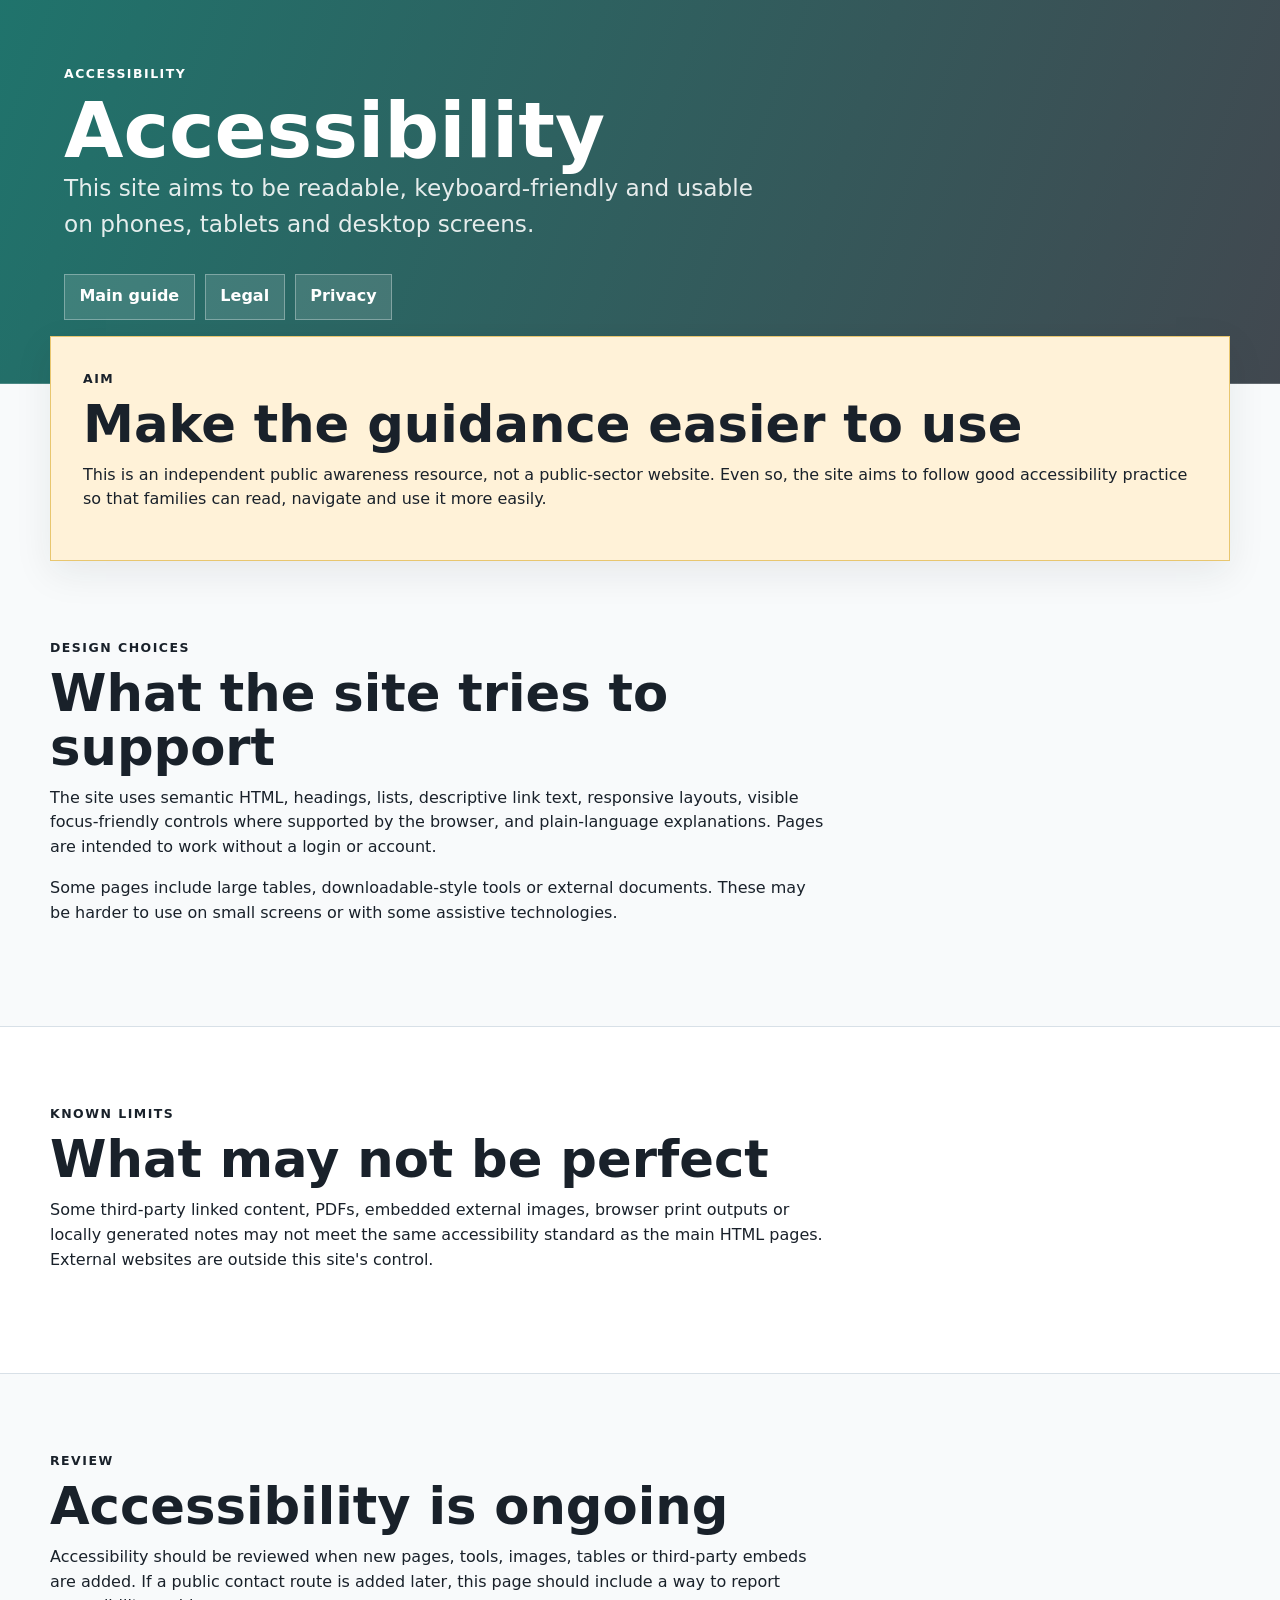
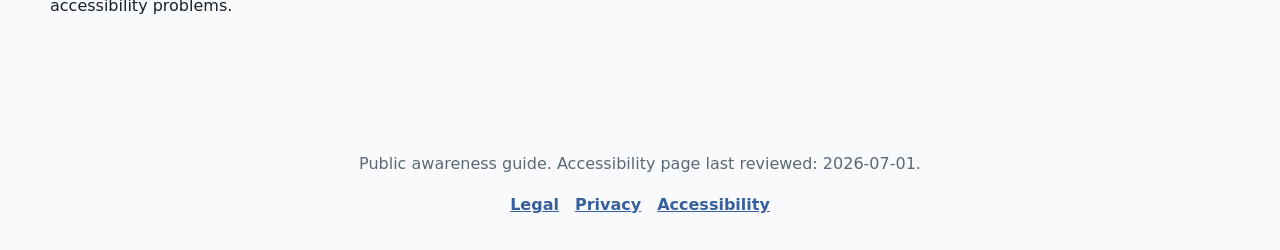
==== accessibility.html @ 8408b65e "Add legal privacy accessibility pages" ====
<!doctype html>
<html lang="en">
  <head>
    <meta charset="utf-8">
    <meta name="viewport" content="width=device-width, initial-scale=1">
    <title>Accessibility | Teen Mental Health Support Guide</title>
    <meta name="description" content="Accessibility statement for the Teen Mental Health Support Guide.">
    <link rel="stylesheet" href="assets/styles.css">
  </head>
  <body>
    <header class="tool-hero legal-hero">
      <div>
        <p class="eyebrow">Accessibility</p>
        <h1>Accessibility</h1>
        <p class="lede">This site aims to be readable, keyboard-friendly and usable on phones, tablets and desktop screens.</p>
      </div>
      <nav aria-label="Page navigation">
        <a href="index.html">Main guide</a>
        <a href="legal.html">Legal</a>
        <a href="privacy.html">Privacy</a>
      </nav>
    </header>

    <main>
      <section class="notice">
        <div>
          <p class="eyebrow">Aim</p>
          <h2>Make the guidance easier to use</h2>
          <p>This is an independent public awareness resource, not a public-sector website. Even so, the site aims to follow good accessibility practice so that families can read, navigate and use it more easily.</p>
        </div>
      </section>

      <section>
        <div class="section-head">
          <p class="eyebrow">Design choices</p>
          <h2>What the site tries to support</h2>
          <p>The site uses semantic HTML, headings, lists, descriptive link text, responsive layouts, visible focus-friendly controls where supported by the browser, and plain-language explanations. Pages are intended to work without a login or account.</p>
          <p>Some pages include large tables, downloadable-style tools or external documents. These may be harder to use on small screens or with some assistive technologies.</p>
        </div>
      </section>

      <section class="band">
        <div class="section-head">
          <p class="eyebrow">Known limits</p>
          <h2>What may not be perfect</h2>
          <p>Some third-party linked content, PDFs, embedded external images, browser print outputs or locally generated notes may not meet the same accessibility standard as the main HTML pages. External websites are outside this site's control.</p>
        </div>
      </section>

      <section>
        <div class="section-head">
          <p class="eyebrow">Review</p>
          <h2>Accessibility is ongoing</h2>
          <p>Accessibility should be reviewed when new pages, tools, images, tables or third-party embeds are added. If a public contact route is added later, this page should include a way to report accessibility problems.</p>
        </div>
      </section>
    </main>

    <footer>
      <p>Public awareness guide. Accessibility page last reviewed: 2026-07-01.</p>
      <p class="footer-links"><a href="legal.html">Legal</a> <a href="privacy.html">Privacy</a> <a href="accessibility.html">Accessibility</a></p>
    </footer>
  </body>
</html>
---- assets/styles.css ----
:root {
  color-scheme: light;
  --ink: #19212a;
  --muted: #5c6875;
  --line: #d8e0e7;
  --paper: #f8fafb;
  --white: #ffffff;
  --accent: #126b63;
  --accent-2: #8d3f2f;
  --accent-3: #385f9e;
  --soft: #eaf3f1;
  --warn: #fff2d8;
  --shadow: 0 12px 36px rgba(25, 33, 42, 0.08);
}

* {
  box-sizing: border-box;
}

html {
  scroll-behavior: smooth;
}

body {
  margin: 0;
  background: var(--paper);
  color: var(--ink);
  font-family: Inter, ui-sans-serif, system-ui, -apple-system, BlinkMacSystemFont, "Segoe UI", sans-serif;
  line-height: 1.55;
}

body.tool-page {
  background: #eef4f3;
}

a {
  color: var(--accent-3);
  font-weight: 650;
}

.topbar {
  min-height: 68vh;
  display: grid;
  align-content: end;
  gap: 2rem;
  padding: clamp(2rem, 5vw, 5rem);
  background:
    linear-gradient(110deg, rgba(18, 107, 99, 0.92), rgba(25, 33, 42, 0.86)),
    url("https://images.unsplash.com/photo-1499209974431-9dddcece7f88?auto=format&fit=crop&w=1800&q=80");
  background-position: center;
  background-size: cover;
  color: #fff;
}

.topbar h1 {
  max-width: 900px;
  margin: 0;
  font-size: clamp(2.6rem, 7vw, 5.8rem);
  line-height: 0.98;
  letter-spacing: 0;
}

.lede {
  max-width: 720px;
  font-size: clamp(1.1rem, 2vw, 1.45rem);
  color: rgba(255, 255, 255, 0.88);
}

nav {
  display: flex;
  flex-wrap: wrap;
  gap: 0.65rem;
}

nav a {
  min-height: 44px;
  display: inline-flex;
  align-items: center;
  padding: 0.6rem 0.9rem;
  border: 1px solid rgba(255, 255, 255, 0.32);
  background: rgba(255, 255, 255, 0.12);
  color: #fff;
  text-decoration: none;
}

main {
  width: min(1180px, calc(100% - 2rem));
  margin: 0 auto;
}

section {
  padding: clamp(2.4rem, 6vw, 5rem) 0;
}

.band {
  margin-inline: calc(50% - 50vw);
  padding-inline: max(1rem, calc(50vw - 590px));
  background: var(--white);
  border-block: 1px solid var(--line);
}

.notice {
  margin-top: -3rem;
  padding: clamp(1.25rem, 3vw, 2rem);
  background: var(--warn);
  border: 1px solid #e8c66f;
  box-shadow: var(--shadow);
}

.eyebrow {
  margin: 0 0 0.6rem;
  color: inherit;
  font-size: 0.78rem;
  font-weight: 800;
  letter-spacing: 0.12em;
  text-transform: uppercase;
}

.section-head {
  max-width: 780px;
  margin-bottom: 1.5rem;
}

h2 {
  margin: 0 0 0.7rem;
  font-size: clamp(1.9rem, 4vw, 3.2rem);
  line-height: 1.05;
  letter-spacing: 0;
}

h3 {
  margin: 0 0 0.55rem;
  font-size: 1.08rem;
}

p {
  margin: 0 0 1rem;
}

ul,
ol {
  margin: 0;
  padding-left: 1.2rem;
}

li + li {
  margin-top: 0.55rem;
}

.quick-grid,
.principles,
.three-column,
.issue-grid {
  display: grid;
  grid-template-columns: repeat(3, minmax(0, 1fr));
  gap: 1rem;
}

.two-column {
  display: grid;
  grid-template-columns: repeat(2, minmax(0, 1fr));
  gap: 1rem;
}

article,
.panel {
  background: var(--white);
  border: 1px solid var(--line);
  padding: 1.2rem;
}

.band article {
  background: var(--paper);
}

.notice article {
  background: rgba(255, 255, 255, 0.68);
  border-color: rgba(141, 63, 47, 0.24);
}

.timeline {
  display: grid;
  grid-template-columns: repeat(4, minmax(0, 1fr));
  gap: 1rem;
}

.timeline span {
  width: 2.2rem;
  height: 2.2rem;
  display: inline-grid;
  place-items: center;
  margin-bottom: 0.8rem;
  background: var(--accent);
  color: #fff;
  font-weight: 800;
}

.resource-list,
.source-list {
  display: grid;
  gap: 0.75rem;
}

.resource-list {
  grid-template-columns: repeat(auto-fit, minmax(180px, 1fr));
}

.resource-list a,
.source-card {
  display: block;
  padding: 1rem;
  background: var(--white);
  border: 1px solid var(--line);
  text-decoration: none;
}

.source-card p {
  color: var(--muted);
}

.source-card .tags {
  display: flex;
  flex-wrap: wrap;
  gap: 0.4rem;
  margin-top: 0.8rem;
}

.source-card span {
  padding: 0.2rem 0.45rem;
  background: var(--soft);
  color: var(--accent);
  font-size: 0.8rem;
  font-weight: 700;
}

details {
  margin-top: 0.85rem;
  border-top: 1px solid var(--line);
  padding-top: 0.85rem;
}

summary {
  cursor: pointer;
  color: var(--accent);
  font-weight: 800;
}

.callout-link {
  display: flex;
  gap: 1rem;
  align-items: center;
  justify-content: space-between;
  margin-top: 1.2rem;
  padding: 1.2rem;
  background: var(--soft);
  border: 1px solid rgba(18, 107, 99, 0.24);
}

.callout-link p {
  margin-bottom: 0;
}

.callout-link .primary-action {
  display: inline-flex;
  align-items: center;
  white-space: nowrap;
  text-decoration: none;
}

.pathway-hero {
  background:
    linear-gradient(110deg, rgba(56, 95, 158, 0.94), rgba(25, 33, 42, 0.84)),
    url("https://images.unsplash.com/photo-1506784983877-45594efa4cbe?auto=format&fit=crop&w=1800&q=80");
  background-position: center;
  background-size: cover;
}

.glossary-hero {
  background:
    linear-gradient(110deg, rgba(141, 63, 47, 0.92), rgba(25, 33, 42, 0.84)),
    url("https://images.unsplash.com/photo-1450101499163-c8848c66ca85?auto=format&fit=crop&w=1800&q=80");
  background-position: center;
  background-size: cover;
}

.faq-hero {
  background:
    linear-gradient(110deg, rgba(18, 107, 99, 0.94), rgba(56, 95, 158, 0.86)),
    url("https://images.unsplash.com/photo-1551836022-d5d88e9218df?auto=format&fit=crop&w=1800&q=80");
  background-position: center;
  background-size: cover;
}

.brain-hero {
  background:
    linear-gradient(110deg, rgba(56, 95, 158, 0.9), rgba(18, 107, 99, 0.84)),
    url("https://images.unsplash.com/photo-1491841550275-ad7854e35ca6?auto=format&fit=crop&w=1800&q=80");
  background-position: center;
  background-size: cover;
}

.legal-hero {
  background:
    linear-gradient(110deg, rgba(25, 33, 42, 0.94), rgba(56, 95, 158, 0.84)),
    url("https://images.unsplash.com/photo-1450101499163-c8848c66ca85?auto=format&fit=crop&w=1800&q=80");
  background-position: center;
  background-size: cover;
}

.glossary-grid,
.role-map,
.question-bank,
.brain-principles,
.risk-grid,
.parenting-grid,
.research-spotlight {
  display: grid;
  gap: 1rem;
}

.faq-action-grid,
.faq-list {
  display: grid;
  gap: 1rem;
}

.faq-action-grid {
  grid-template-columns: repeat(3, minmax(0, 1fr));
}

.faq-list {
  grid-template-columns: repeat(2, minmax(0, 1fr));
}

.faq-list article {
  min-height: 100%;
}

.faq-list h3 {
  color: var(--accent);
}

.glossary-grid {
  grid-template-columns: repeat(3, minmax(0, 1fr));
}

.role-map,
.question-bank,
.risk-grid,
.parenting-grid,
.research-spotlight {
  grid-template-columns: repeat(2, minmax(0, 1fr));
}

.brain-principles {
  grid-template-columns: repeat(4, minmax(0, 1fr));
}

.glossary-grid article,
.role-map article,
.question-bank article,
.brain-principles article,
.risk-grid article,
.parenting-grid article,
.research-spotlight article {
  min-height: 100%;
}

.brain-principles article {
  position: relative;
  padding-top: 3.4rem;
}

.brain-principles span {
  position: absolute;
  top: 1rem;
  left: 1rem;
  width: 2rem;
  height: 2rem;
  display: inline-grid;
  place-items: center;
  background: var(--accent-3);
  color: #fff;
  font-weight: 900;
}

.brain-map {
  margin: 1.4rem 0 0;
  padding: 1rem;
  background: var(--white);
  border: 1px solid var(--line);
}

.brain-map img {
  display: block;
  width: 100%;
  height: auto;
}

.brain-map figcaption {
  margin-top: 0.75rem;
  color: var(--muted);
  font-size: 0.92rem;
}

.glossary-grid h3 {
  color: var(--accent-2);
  font-size: 1.22rem;
}

.role-map h3,
.question-bank h3,
.parenting-grid h3 {
  color: var(--accent);
}

.risk-grid h3,
.brain-principles h3,
.research-spotlight h3 {
  color: var(--accent-3);
}

.note-template dl {
  display: grid;
  gap: 0.45rem;
  margin: 0;
}

.note-template dt {
  color: var(--accent);
  font-weight: 850;
}

.note-template dd {
  margin: 0 0 0.75rem;
  color: var(--muted);
}

.ladder {
  display: grid;
  grid-template-columns: repeat(4, minmax(0, 1fr));
  gap: 1rem;
}

.ladder article {
  position: relative;
  min-height: 260px;
  padding-top: 3.8rem;
}

.ladder span {
  position: absolute;
  top: 1.1rem;
  left: 1.1rem;
  width: 2rem;
  height: 2rem;
  display: inline-grid;
  place-items: center;
  background: var(--accent-3);
  color: #fff;
  font-weight: 900;
}

.pathway-table-wrap {
  overflow-x: auto;
  border: 1px solid var(--line);
  background: var(--white);
}

.pathway-table {
  width: 100%;
  min-width: 1180px;
  border-collapse: collapse;
}

.pathway-table th,
.pathway-table td {
  border-right: 1px solid var(--line);
  border-bottom: 1px solid var(--line);
  padding: 0.85rem;
  text-align: left;
  vertical-align: top;
}

.pathway-table th {
  background: #e8eef7;
  color: #294a7f;
  font-size: 0.76rem;
  text-transform: uppercase;
}

.pathway-table td {
  background: #fff;
}

.pathway-table tbody tr:nth-child(even) td {
  background: #f8fafb;
}

.pathway-table td:first-child {
  width: 11rem;
  color: var(--accent-3);
}

.service-matrix td:first-child {
  width: 12rem;
}

.static-sources {
  grid-template-columns: repeat(2, minmax(0, 1fr));
}

footer {
  padding: 2rem 1rem;
  color: var(--muted);
  text-align: center;
}

.footer-links {
  display: flex;
  flex-wrap: wrap;
  gap: 1rem;
  justify-content: center;
  margin-bottom: 0;
}

.tool-hero {
  min-height: 42vh;
  display: grid;
  align-content: end;
  gap: 1rem;
  padding: clamp(1.5rem, 5vw, 4rem);
  background:
    linear-gradient(110deg, rgba(18, 107, 99, 0.94), rgba(25, 33, 42, 0.82)),
    url("https://images.unsplash.com/photo-1516321318423-f06f85e504b3?auto=format&fit=crop&w=1800&q=80");
  background-position: center;
  background-size: cover;
  color: #fff;
}

.tool-hero h1 {
  max-width: 900px;
  margin: 0;
  font-size: clamp(2.4rem, 6vw, 5rem);
  line-height: 1;
  letter-spacing: 0;
}

.tool-shell {
  width: min(1280px, calc(100% - 2rem));
  margin: 0 auto;
}

.tool-card {
  margin: clamp(1rem, 3vw, 2rem) 0;
  padding: clamp(1rem, 3vw, 1.6rem);
  background: var(--white);
  border: 1px solid var(--line);
  box-shadow: var(--shadow);
}

.tool-heading-row {
  display: flex;
  gap: 1rem;
  align-items: end;
  justify-content: space-between;
  margin-bottom: 1rem;
}

.form-grid,
.summary-grid {
  display: grid;
  grid-template-columns: repeat(3, minmax(0, 1fr));
  gap: 1rem;
}

.summary-grid {
  grid-template-columns: repeat(2, minmax(0, 1fr));
}

label {
  display: grid;
  gap: 0.35rem;
  color: var(--muted);
  font-size: 0.88rem;
  font-weight: 800;
}

input,
select,
textarea {
  width: 100%;
  min-height: 42px;
  border: 1px solid var(--line);
  background: #fff;
  color: var(--ink);
  font: inherit;
  padding: 0.6rem;
}

textarea {
  resize: vertical;
}

.table-wrap {
  overflow-x: auto;
  border: 1px solid var(--line);
}

.log-table {
  width: 100%;
  min-width: 1120px;
  border-collapse: collapse;
  background: #fff;
}

.log-table th,
.log-table td {
  border-bottom: 1px solid var(--line);
  border-right: 1px solid var(--line);
  padding: 0.55rem;
  vertical-align: top;
}

.log-table th {
  background: var(--soft);
  color: var(--accent);
  font-size: 0.76rem;
  text-align: left;
  text-transform: uppercase;
}

.log-table td:last-child,
.log-table th:last-child {
  border-right: 0;
}

.log-table input,
.log-table textarea {
  min-height: 36px;
  border: 0;
  padding: 0.35rem;
  background: #f8fafb;
}

.log-entry-main td:nth-child(1) {
  width: 13%;
}

.log-entry-main td:nth-child(2),
.log-entry-main td:nth-child(5),
.log-entry-main td:nth-child(6) {
  width: 8%;
}

.log-entry-main td:nth-child(3),
.log-entry-main td:nth-child(4),
.log-entry-main td:nth-child(7),
.log-entry-main td:nth-child(8) {
  width: 15%;
}

.log-entry-main td:last-child {
  width: 3rem;
}

.log-entry-notes td {
  padding: 0.7rem 0.8rem 0.95rem;
  background: #fbfdfd;
  border-bottom: 2px solid #bdd3cf;
}

.notes-field {
  gap: 0.45rem;
  color: var(--accent);
}

.notes-field textarea {
  min-height: 5.5rem;
  background:
    linear-gradient(#f8fafb, #f8fafb) padding-box,
    repeating-linear-gradient(
      to bottom,
      transparent 0,
      transparent 2rem,
      rgba(18, 107, 99, 0.12) 2rem,
      rgba(18, 107, 99, 0.12) calc(2rem + 1px)
    );
}

.button-row {
  display: flex;
  flex-wrap: wrap;
  gap: 0.75rem;
}

.primary-action,
.secondary-action,
.danger-action,
.icon-action {
  min-height: 44px;
  border: 1px solid transparent;
  padding: 0.65rem 0.95rem;
  cursor: pointer;
  font: inherit;
  font-weight: 800;
}

.primary-action {
  background: var(--accent);
  color: #fff;
}

.secondary-action {
  background: var(--soft);
  color: var(--accent);
  border-color: rgba(18, 107, 99, 0.24);
}

.danger-action {
  background: #f8e6df;
  color: var(--accent-2);
  border-color: rgba(141, 63, 47, 0.28);
}

.icon-action {
  min-width: 36px;
  min-height: 36px;
  padding: 0;
  background: #f3e7e4;
  color: var(--accent-2);
}

@media print {
  .tool-hero,
  .button-row,
  .icon-action,
  #addRow {
    display: none !important;
  }

  body,
  body.tool-page {
    background: #fff;
  }

  .tool-shell {
    width: 100%;
  }

  .tool-card,
  .notice {
    box-shadow: none;
    break-inside: avoid;
  }
}

@media (max-width: 860px) {
  .quick-grid,
  .principles,
  .three-column,
  .issue-grid,
  .faq-action-grid,
  .faq-list,
  .two-column,
  .timeline,
  .ladder,
  .glossary-grid,
  .role-map,
  .question-bank,
  .brain-principles,
  .risk-grid,
  .parenting-grid,
  .research-spotlight,
  .resource-list,
  .static-sources,
  .form-grid,
  .summary-grid {
    grid-template-columns: 1fr;
  }

  .topbar {
    min-height: 64vh;
  }

  .tool-heading-row {
    align-items: stretch;
    flex-direction: column;
  }

  .callout-link {
    align-items: stretch;
    flex-direction: column;
  }

  .callout-link .primary-action {
    justify-content: center;
  }
}
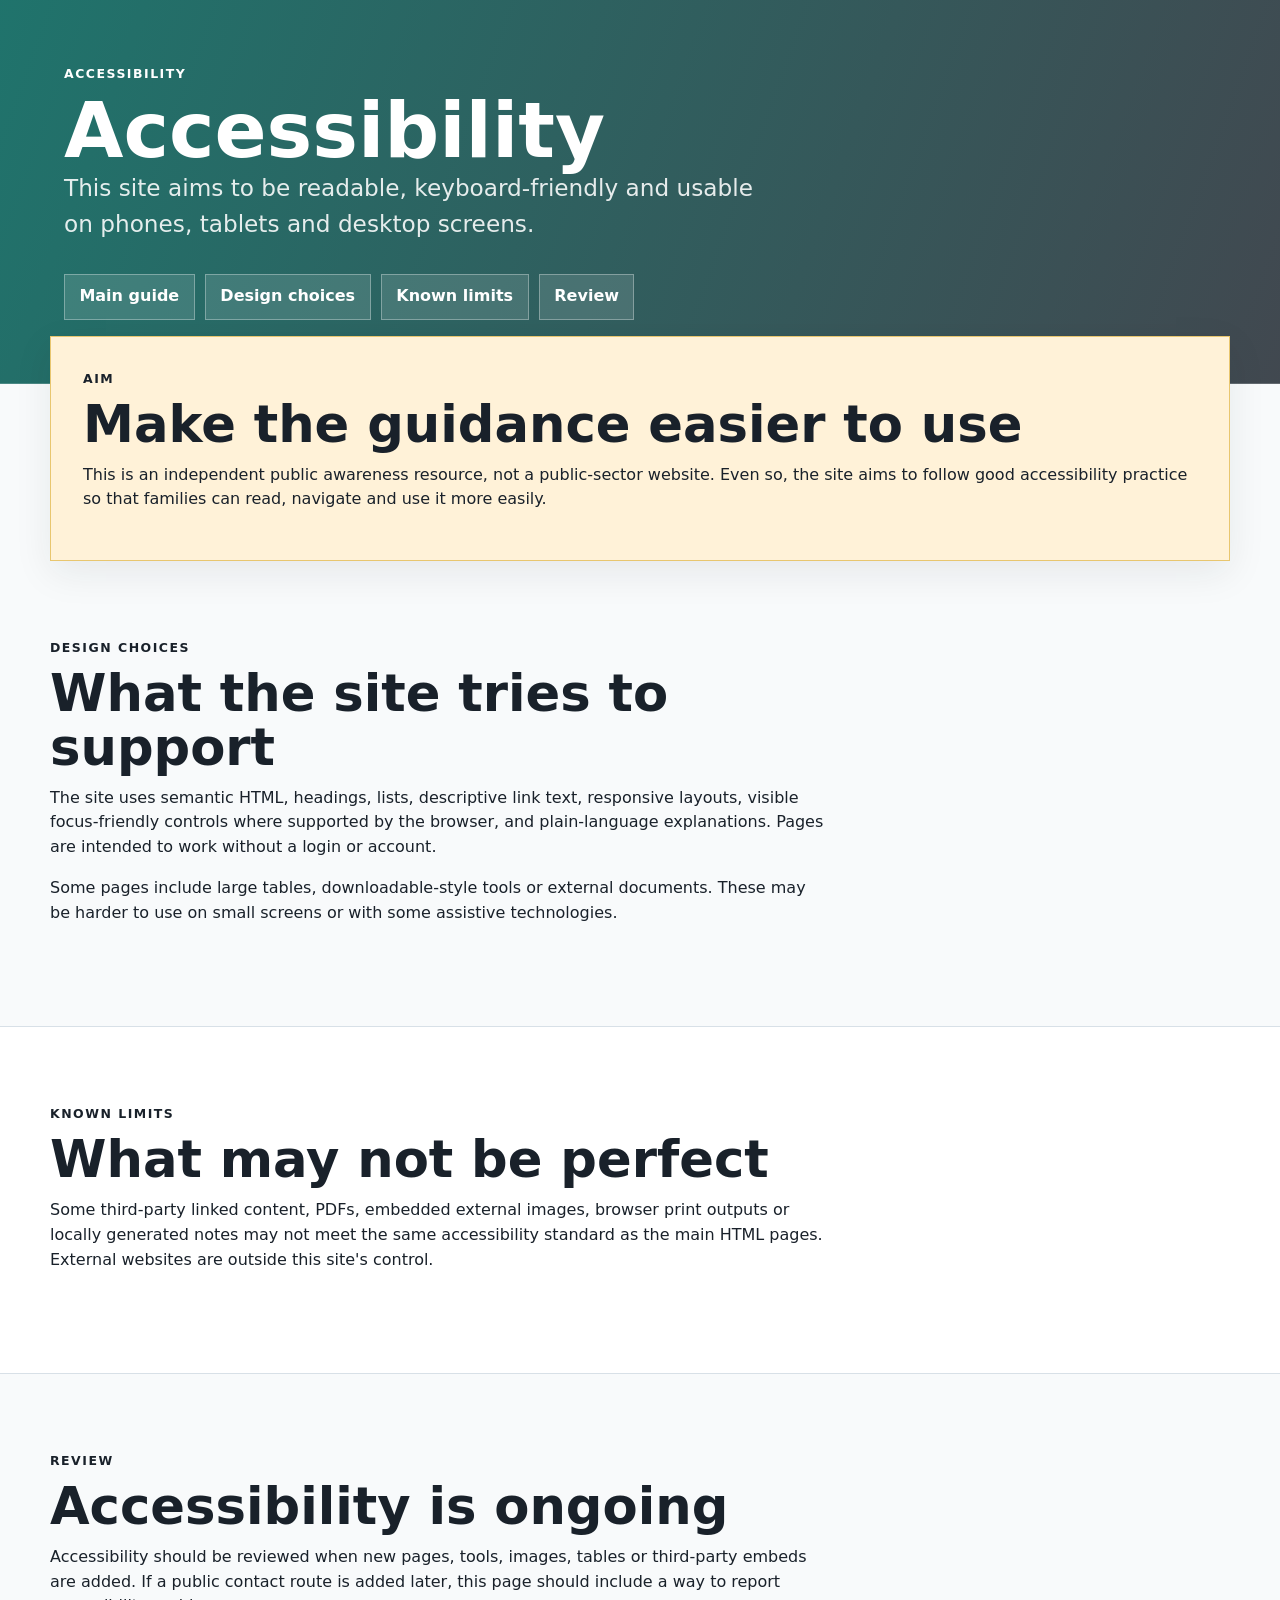
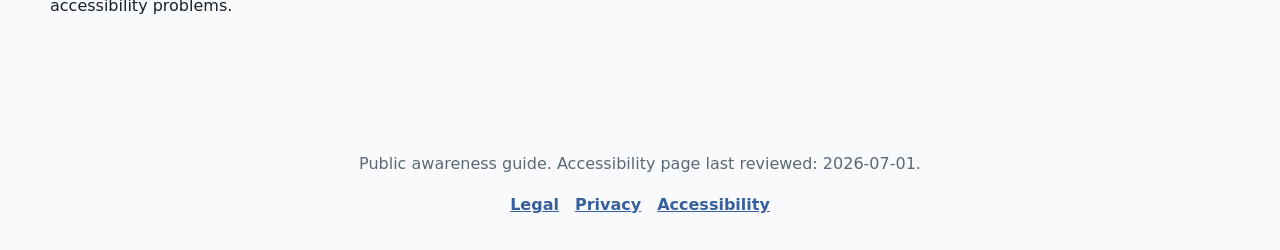
==== commit 1ac590f5: "Make subsidiary page navigation local" ====
--- a/accessibility.html
+++ b/accessibility.html
@@ -16,8 +16,9 @@
       </div>
       <nav aria-label="Page navigation">
         <a href="index.html">Main guide</a>
-        <a href="legal.html">Legal</a>
-        <a href="privacy.html">Privacy</a>
+        <a href="#design">Design choices</a>
+        <a href="#limits">Known limits</a>
+        <a href="#review">Review</a>
       </nav>
     </header>
 
@@ -30,7 +31,7 @@
         </div>
       </section>
 
-      <section>
+      <section id="design">
         <div class="section-head">
           <p class="eyebrow">Design choices</p>
           <h2>What the site tries to support</h2>
@@ -39,7 +40,7 @@
         </div>
       </section>
 
-      <section class="band">
+      <section id="limits" class="band">
         <div class="section-head">
           <p class="eyebrow">Known limits</p>
           <h2>What may not be perfect</h2>
@@ -47,7 +48,7 @@
         </div>
       </section>
 
-      <section>
+      <section id="review">
         <div class="section-head">
           <p class="eyebrow">Review</p>
           <h2>Accessibility is ongoing</h2>
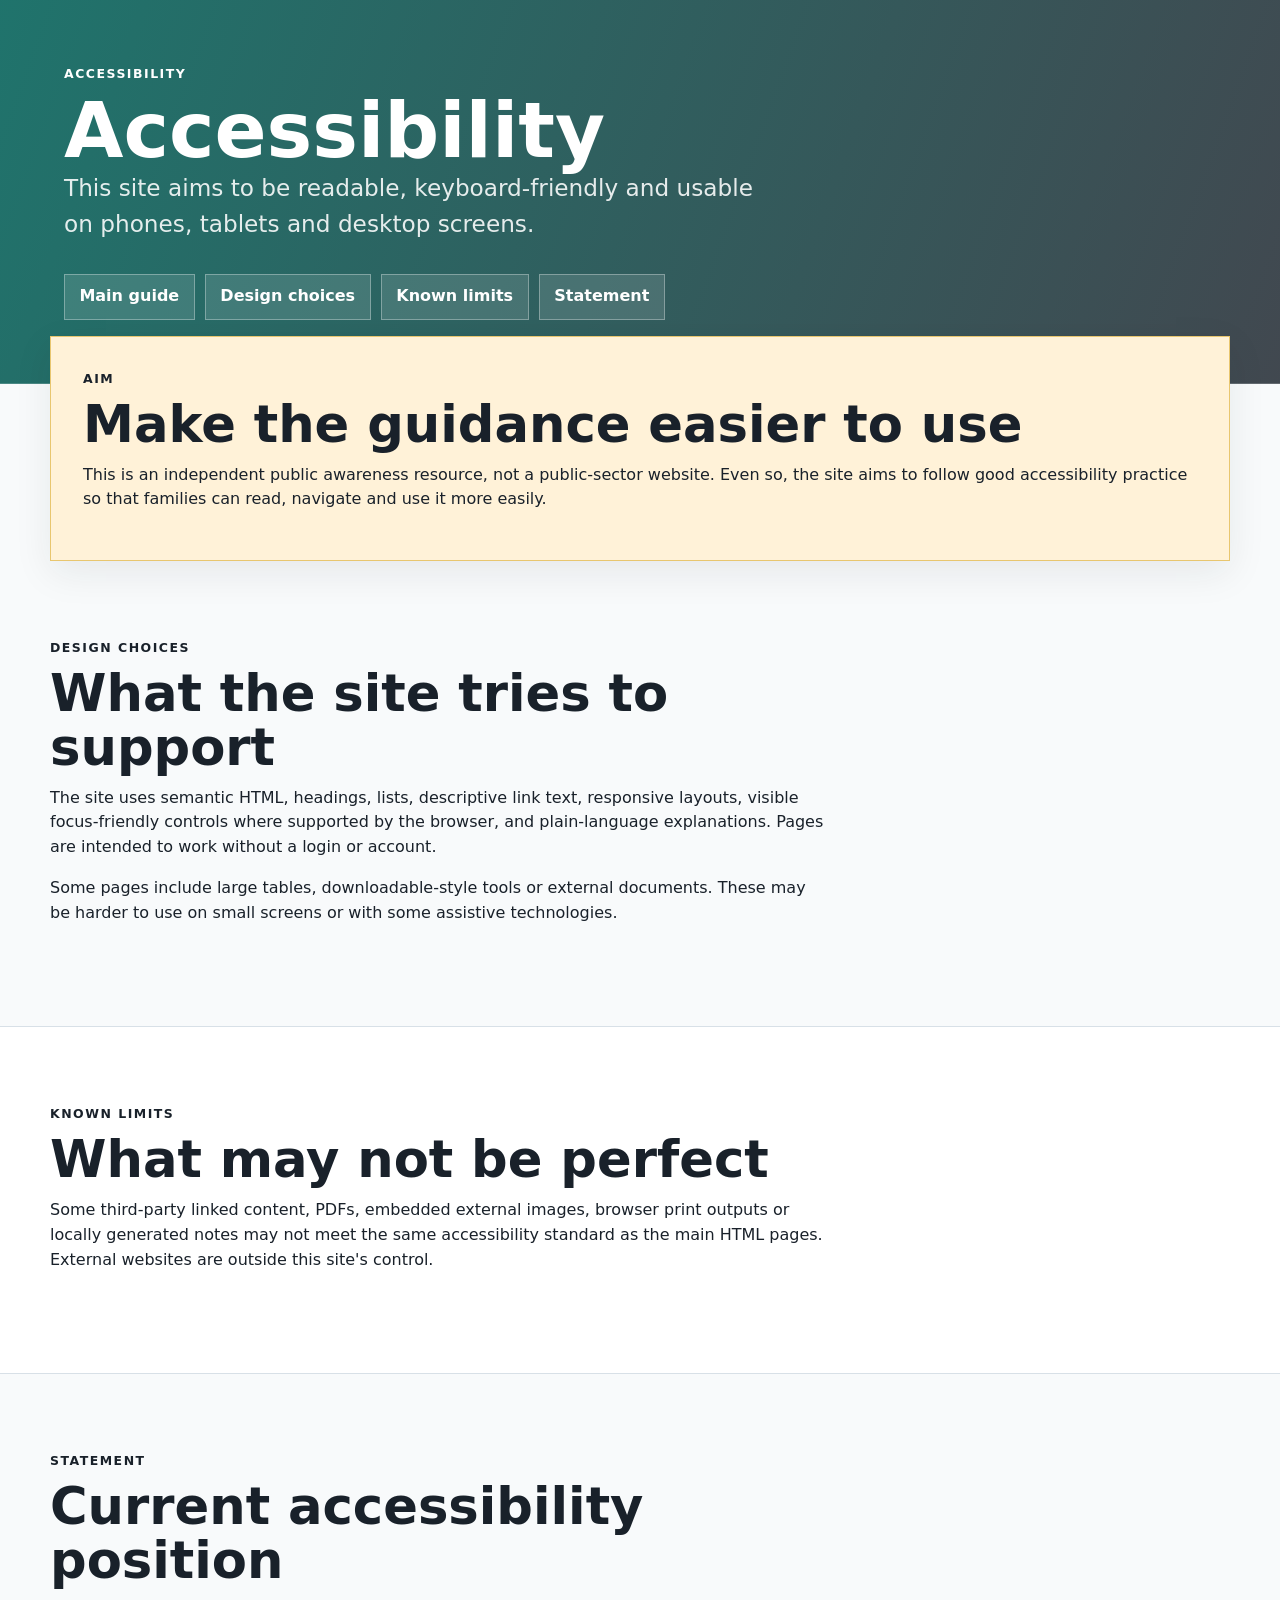
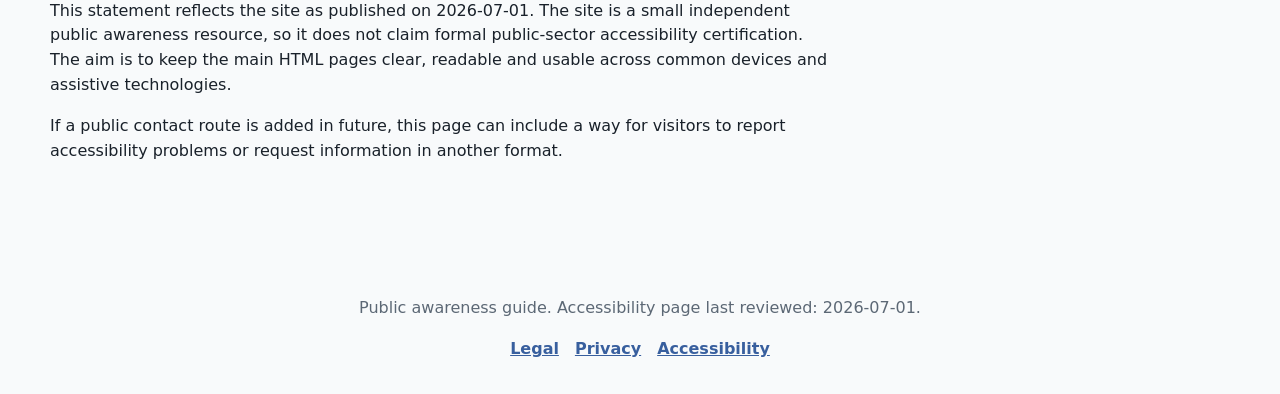
==== commit fab8e303: "Refine public legal notice wording" ====
--- a/accessibility.html
+++ b/accessibility.html
@@ -18,7 +18,7 @@
         <a href="index.html">Main guide</a>
         <a href="#design">Design choices</a>
         <a href="#limits">Known limits</a>
-        <a href="#review">Review</a>
+        <a href="#statement">Statement</a>
       </nav>
     </header>
 
@@ -48,11 +48,12 @@
         </div>
       </section>
 
-      <section id="review">
+      <section id="statement">
         <div class="section-head">
-          <p class="eyebrow">Review</p>
-          <h2>Accessibility is ongoing</h2>
-          <p>Accessibility should be reviewed when new pages, tools, images, tables or third-party embeds are added. If a public contact route is added later, this page should include a way to report accessibility problems.</p>
+          <p class="eyebrow">Statement</p>
+          <h2>Current accessibility position</h2>
+          <p>This statement reflects the site as published on 2026-07-01. The site is a small independent public awareness resource, so it does not claim formal public-sector accessibility certification. The aim is to keep the main HTML pages clear, readable and usable across common devices and assistive technologies.</p>
+          <p>If a public contact route is added in future, this page can include a way for visitors to report accessibility problems or request information in another format.</p>
         </div>
       </section>
     </main>
